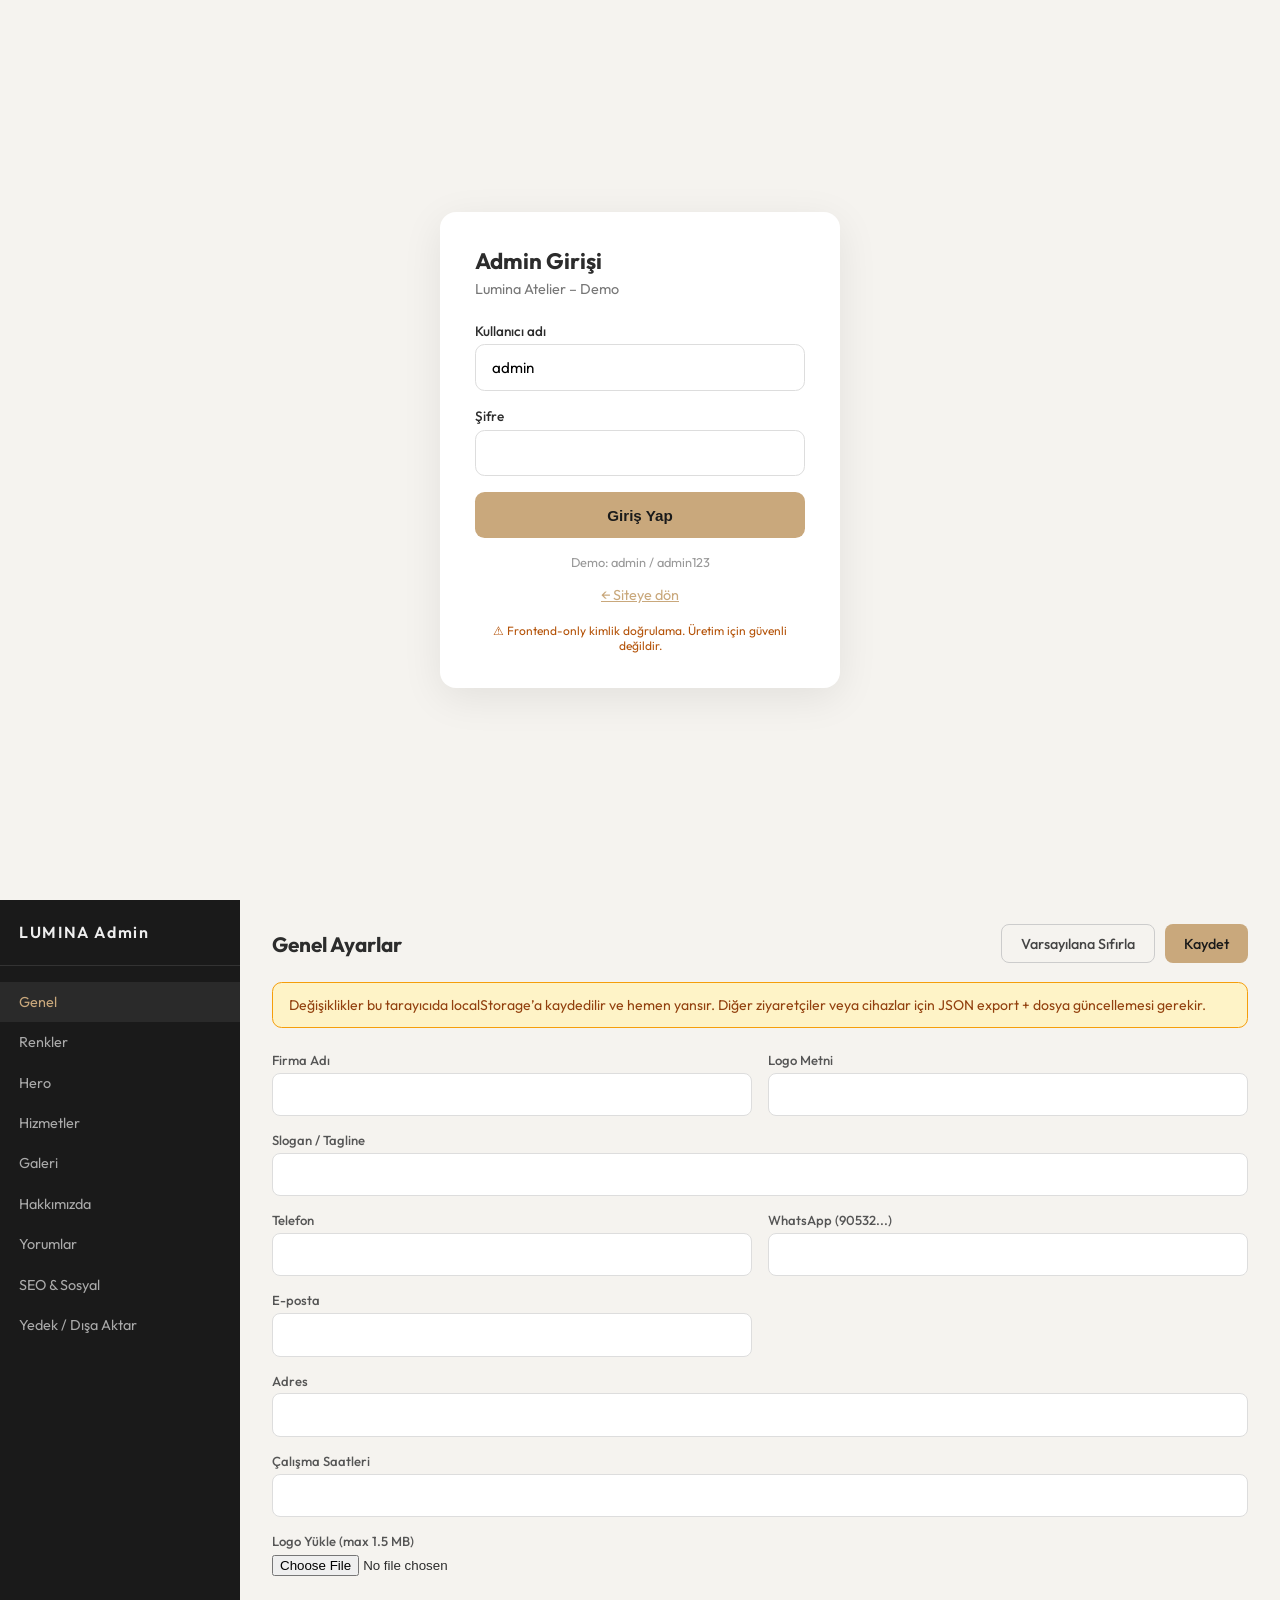
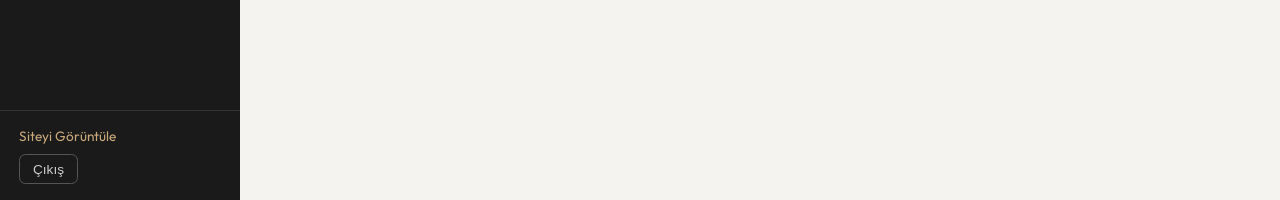
==== admin/index.html @ b6b1aa8b "Initial: Elegant luxury beauty salon + admin panel (localStorage)" ====
<!DOCTYPE html>
<html lang="tr">
<head>
  <meta charset="UTF-8">
  <meta name="viewport" content="width=device-width, initial-scale=1.0">
  <title>Admin | Lumina Atelier</title>
  <link href="https://fonts.googleapis.com/css2?family=Outfit:wght@400;500;600&display=swap" rel="stylesheet">
  <link rel="stylesheet" href="../assets/css/admin.css">
</head>
<body>
  <div id="login-screen" class="login-screen">
    <div class="login-box">
      <h1>Admin Girişi</h1>
      <p class="sub">Lumina Atelier – Demo</p>
      <div id="login-error" class="error" hidden></div>
      <form id="login-form">
        <label>Kullanıcı adı</label>
        <input type="text" id="login-user" value="admin" required>
        <label>Şifre</label>
        <input type="password" id="login-pass" required>
        <button type="submit">Giriş Yap</button>
      </form>
      <p class="hint">Demo: admin / admin123</p>
      <a href="../index.html" class="back-link">← Siteye dön</a>
      <p class="security-note">⚠ Frontend-only kimlik doğrulama. Üretim için güvenli değildir.</p>
    </div>
  </div>

  <div id="dashboard" class="dashboard" hidden>
    <aside class="sidebar">
      <div class="sidebar-brand">LUMINA Admin</div>
      <nav class="sidebar-nav">
        <button data-tab="general" class="active">Genel</button>
        <button data-tab="colors">Renkler</button>
        <button data-tab="hero">Hero</button>
        <button data-tab="services">Hizmetler</button>
        <button data-tab="gallery">Galeri</button>
        <button data-tab="about">Hakkımızda</button>
        <button data-tab="testimonials">Yorumlar</button>
        <button data-tab="seo">SEO & Sosyal</button>
        <button data-tab="backup">Yedek / Dışa Aktar</button>
      </nav>
      <div class="sidebar-footer">
        <a href="../index.html" target="_blank">Siteyi Görüntüle</a>
        <button id="btn-logout">Çıkış</button>
      </div>
    </aside>

    <main class="main">
      <header class="main-header">
        <h2 id="tab-title">Genel Ayarlar</h2>
        <div class="header-actions">
          <button id="btn-reset" class="btn-outline">Varsayılana Sıfırla</button>
          <button id="btn-save" class="btn-primary">Kaydet</button>
        </div>
      </header>

      <div class="notice">
        Değişiklikler bu tarayıcıda localStorage’a kaydedilir ve hemen yansır. Diğer ziyaretçiler veya cihazlar için JSON export + dosya güncellemesi gerekir.
      </div>

      <!-- GENERAL -->
      <section class="tab-panel active" data-panel="general">
        <div class="form-grid">
          <div class="field"><label>Firma Adı</label><input type="text" data-path="business.name"></div>
          <div class="field"><label>Logo Metni</label><input type="text" data-path="business.logoText"></div>
          <div class="field full"><label>Slogan / Tagline</label><input type="text" data-path="business.tagline"></div>
          <div class="field"><label>Telefon</label><input type="text" data-path="business.phone"></div>
          <div class="field"><label>WhatsApp (90532...)</label><input type="text" data-path="business.whatsapp"></div>
          <div class="field"><label>E-posta</label><input type="email" data-path="business.email"></div>
          <div class="field full"><label>Adres</label><input type="text" data-path="business.address"></div>
          <div class="field full"><label>Çalışma Saatleri</label><input type="text" data-path="business.hours"></div>
          <div class="field full">
            <label>Logo Yükle (max 1.5 MB)</label>
            <input type="file" id="logo-upload" accept="image/*">
            <div id="logo-preview" class="img-preview"></div>
          </div>
        </div>
      </section>

      <!-- COLORS -->
      <section class="tab-panel" data-panel="colors">
        <div class="presets">
          <button type="button" data-preset="elegant">Elegant Gold</button>
          <button type="button" data-preset="rose">Rose Champagne</button>
          <button type="button" data-preset="ivory">Pure Ivory</button>
        </div>
        <div class="form-grid colors-grid">
          <div class="field"><label>Primary</label><input type="color" data-path="colors.primary"></div>
          <div class="field"><label>Primary Dark</label><input type="color" data-path="colors.primaryDark"></div>
          <div class="field"><label>Secondary</label><input type="color" data-path="colors.secondary"></div>
          <div class="field"><label>Accent</label><input type="color" data-path="colors.accent"></div>
          <div class="field"><label>Text</label><input type="color" data-path="colors.text"></div>
          <div class="field"><label>Text Light</label><input type="color" data-path="colors.textLight"></div>
          <div class="field"><label>Background</label><input type="color" data-path="colors.bg"></div>
          <div class="field"><label>Dark</label><input type="color" data-path="colors.dark"></div>
        </div>
        <div class="live-preview" id="color-preview">
          <div class="preview-card">
            <span class="preview-label">Önizleme</span>
            <h3>Başlık Örneği</h3>
            <p>Bu metin seçilen renklerle görünür.</p>
            <button class="preview-btn">Buton</button>
          </div>
        </div>
      </section>

      <!-- HERO -->
      <section class="tab-panel" data-panel="hero">
        <div class="form-grid">
          <div class="field full"><label>Başlık</label><input type="text" data-path="hero.title"></div>
          <div class="field full"><label>Alt Yazı</label><textarea data-path="hero.subtitle" rows="3"></textarea></div>
          <div class="field"><label>Buton Metni</label><input type="text" data-path="hero.ctaText"></div>
          <div class="field"><label>Buton Linki</label><input type="text" data-path="hero.ctaLink"></div>
          <div class="field full">
            <label>Hero Görseli (URL veya yükle)</label>
            <input type="text" data-path="hero.image" placeholder="https://...">
            <input type="file" id="hero-upload" accept="image/*" style="margin-top:.5rem">
          </div>
        </div>
      </section>

      <!-- SERVICES -->
      <section class="tab-panel" data-panel="services">
        <div id="services-list"></div>
        <button type="button" id="add-service" class="btn-outline">+ Hizmet Ekle</button>
      </section>

      <!-- GALLERY -->
      <section class="tab-panel" data-panel="gallery">
        <div id="gallery-list"></div>
        <div class="field" style="margin-top:1rem">
          <label>Yeni görsel ekle (URL)</label>
          <div style="display:flex;gap:.5rem">
            <input type="text" id="new-gallery-url" placeholder="https://...">
            <button type="button" id="add-gallery" class="btn-primary">Ekle</button>
          </div>
          <input type="file" id="gallery-upload" accept="image/*" style="margin-top:.5rem">
        </div>
      </section>

      <!-- ABOUT -->
      <section class="tab-panel" data-panel="about">
        <div class="form-grid">
          <div class="field full"><label>Başlık</label><input type="text" data-path="about.title"></div>
          <div class="field full"><label>Metin</label><textarea data-path="about.text" rows="4"></textarea></div>
          <div class="field full"><label>Özellikler (her satır bir madde)</label><textarea id="about-features-text" rows="4"></textarea></div>
          <div class="field full"><label>Görsel URL</label><input type="text" data-path="about.image"></div>
        </div>
      </section>

      <!-- TESTIMONIALS -->
      <section class="tab-panel" data-panel="testimonials">
        <div id="testi-list"></div>
        <button type="button" id="add-testi" class="btn-outline">+ Yorum Ekle</button>
      </section>

      <!-- SEO -->
      <section class="tab-panel" data-panel="seo">
        <div class="form-grid">
          <div class="field full"><label>SEO Başlık</label><input type="text" data-path="seo.title"></div>
          <div class="field full"><label>SEO Açıklama</label><textarea data-path="seo.description" rows="2"></textarea></div>
          <div class="field"><label>Instagram URL</label><input type="text" data-path="business.social.instagram"></div>
          <div class="field"><label>Facebook URL</label><input type="text" data-path="business.social.facebook"></div>
          <div class="field"><label>TikTok URL</label><input type="text" data-path="business.social.tiktok"></div>
        </div>
      </section>

      <!-- BACKUP -->
      <section class="tab-panel" data-panel="backup">
        <p>Yapılandırmayı JSON olarak indir. Bu dosyayı başka bir cihazda import ederek aynı ayarları yükleyebilirsin.</p>
        <div style="display:flex;gap:1rem;margin:1.5rem 0;flex-wrap:wrap">
          <button type="button" id="btn-export" class="btn-primary">JSON Dışa Aktar</button>
          <label class="btn-outline" style="cursor:pointer">
            JSON İçe Aktar
            <input type="file" id="import-file" accept=".json" hidden>
          </label>
        </div>
        <div class="notice">
          <strong>Yayınlama notu:</strong> localStorage sadece bu tarayıcıda çalışır. Canlı site için JSON’u indirip geliştiriciye vererek defaults.js dosyasını güncellemesini isteyin veya sunucuya statik dosya olarak deploy edin.
        </div>
      </section>

      <div id="save-toast" class="toast" hidden>Kaydedildi ✓</div>
    </main>
  </div>

  <script src="../assets/js/defaults.js"></script>
  <script src="../assets/js/storage.js"></script>
  <script src="../assets/js/admin.js"></script>
</body>
</html>
---- assets/css/admin.css ----
* { box-sizing: border-box; margin: 0; padding: 0; }
body { font-family: 'Outfit', system-ui, sans-serif; background: #f5f3ef; color: #2c2c2c; min-height: 100vh; }

.login-screen {
  min-height: 100vh; display: flex; align-items: center; justify-content: center; padding: 1.5rem;
}
.login-box {
  background: #fff; border-radius: 1rem; padding: 2.2rem; width: 100%; max-width: 400px;
  box-shadow: 0 10px 40px rgba(0,0,0,.08);
}
.login-box h1 { font-size: 1.4rem; margin-bottom: .3rem; }
.sub { color: #777; font-size: .9rem; margin-bottom: 1.5rem; }
.login-box label { display: block; font-size: .85rem; font-weight: 500; margin-bottom: .3rem; }
.login-box input {
  width: 100%; padding: .8rem 1rem; border: 1px solid #ddd; border-radius: .6rem;
  margin-bottom: 1rem; font-family: inherit; font-size: .95rem;
}
.login-box button {
  width: 100%; padding: .9rem; background: #C9A87C; color: #1a1a1a; border: none;
  border-radius: .6rem; font-weight: 600; cursor: pointer; font-size: .95rem;
}
.error { background: #fee2e2; color: #991b1b; padding: .7rem; border-radius: .5rem; margin-bottom: 1rem; font-size: .9rem; }
.hint { text-align: center; font-size: .8rem; color: #999; margin-top: 1rem; }
.back-link { display: block; text-align: center; margin-top: 1rem; color: #C9A87C; font-size: .9rem; }
.security-note { font-size: .75rem; color: #b45309; margin-top: 1.2rem; text-align: center; }

.dashboard { display: flex; min-height: 100vh; }
.sidebar {
  width: 240px; background: #1a1a1a; color: #eee; display: flex; flex-direction: column; flex-shrink: 0;
}
.sidebar-brand { padding: 1.4rem 1.2rem; font-weight: 600; letter-spacing: .1em; border-bottom: 1px solid #333; }
.sidebar-nav { flex: 1; padding: 1rem 0; }
.sidebar-nav button {
  display: block; width: 100%; text-align: left; padding: .7rem 1.2rem;
  background: none; border: none; color: #aaa; font-family: inherit; font-size: .9rem; cursor: pointer;
}
.sidebar-nav button:hover, .sidebar-nav button.active { background: #2a2a2a; color: #C9A87C; }
.sidebar-footer { padding: 1rem 1.2rem; border-top: 1px solid #333; }
.sidebar-footer a { color: #C9A87C; font-size: .85rem; text-decoration: none; display: block; margin-bottom: .6rem; }
.sidebar-footer button { background: none; border: 1px solid #555; color: #ccc; padding: .4rem .8rem; border-radius: .4rem; cursor: pointer; font-size: .85rem; }

.main { flex: 1; padding: 1.5rem 2rem; overflow-y: auto; }
.main-header { display: flex; justify-content: space-between; align-items: center; margin-bottom: 1.2rem; flex-wrap: wrap; gap: .8rem; }
.main-header h2 { font-size: 1.3rem; }
.header-actions { display: flex; gap: .6rem; }
.btn-primary, .btn-outline {
  padding: .6rem 1.2rem; border-radius: .5rem; font-weight: 500; font-size: .9rem; cursor: pointer; border: none; font-family: inherit;
}
.btn-primary { background: #C9A87C; color: #1a1a1a; }
.btn-outline { background: transparent; border: 1px solid #ccc; color: #444; }

.notice {
  background: #fef3c7; border: 1px solid #f59e0b; color: #92400e;
  padding: .8rem 1rem; border-radius: .6rem; font-size: .88rem; margin-bottom: 1.5rem;
}

.tab-panel { display: none; }
.tab-panel.active { display: block; }

.form-grid { display: grid; grid-template-columns: 1fr 1fr; gap: 1rem; }
.field.full { grid-column: 1 / -1; }
.field label { display: block; font-size: .82rem; font-weight: 500; margin-bottom: .3rem; color: #555; }
.field input[type="text"], .field input[type="email"], .field input[type="color"], .field textarea, .field select {
  width: 100%; padding: .7rem .9rem; border: 1px solid #ddd; border-radius: .5rem; font-family: inherit; font-size: .92rem;
}
.field input[type="color"] { height: 42px; padding: .2rem; }
.colors-grid { grid-template-columns: repeat(auto-fit, minmax(140px, 1fr)); }

.presets { display: flex; gap: .5rem; margin-bottom: 1.2rem; flex-wrap: wrap; }
.presets button {
  padding: .45rem .9rem; border: 1px solid #ddd; border-radius: 999px; background: #fff;
  font-size: .85rem; cursor: pointer; font-family: inherit;
}
.presets button:hover { border-color: #C9A87C; }

.live-preview { margin-top: 1.5rem; }
.preview-card {
  background: var(--preview-bg, #FDFBF8); border: 1px solid #e8d5c4; border-radius: 1rem; padding: 1.5rem; max-width: 320px;
}
.preview-card h3 { color: var(--preview-text, #2c2c2c); margin: .5rem 0; }
.preview-card p { color: var(--preview-text-light, #6b6b6b); font-size: .9rem; }
.preview-btn {
  margin-top: .8rem; padding: .5rem 1.2rem; background: var(--preview-primary, #C9A87C);
  border: none; border-radius: 999px; color: #1a1a1a; font-weight: 500; cursor: default;
}
.preview-label { font-size: .75rem; text-transform: uppercase; letter-spacing: .1em; color: #999; }

.service-item, .gallery-item-admin, .testi-item {
  background: #fff; border: 1px solid #e5e5e5; border-radius: .75rem; padding: 1rem; margin-bottom: .8rem;
}
.service-item .row, .testi-item .row { display: grid; grid-template-columns: 1fr 1fr; gap: .6rem; }
.service-item .actions, .gallery-item-admin .actions, .testi-item .actions { margin-top: .6rem; display: flex; gap: .5rem; }
.service-item button, .gallery-item-admin button, .testi-item button {
  padding: .35rem .7rem; font-size: .8rem; border-radius: .4rem; border: 1px solid #ddd; background: #fff; cursor: pointer;
}
.service-item button.danger, .gallery-item-admin button.danger, .testi-item button.danger { color: #b91c1c; border-color: #fecaca; }

.img-preview img { max-height: 60px; margin-top: .5rem; border-radius: .4rem; }
.gallery-thumb { width: 80px; height: 60px; object-fit: cover; border-radius: .4rem; }

.toast {
  position: fixed; bottom: 1.5rem; right: 1.5rem; background: #166534; color: #fff;
  padding: .8rem 1.4rem; border-radius: .6rem; font-weight: 500; z-index: 100;
}

@media (max-width: 800px) {
  .dashboard { flex-direction: column; }
  .sidebar { width: 100%; }
  .sidebar-nav { display: flex; overflow-x: auto; padding: .5rem; }
  .sidebar-nav button { white-space: nowrap; }
  .form-grid { grid-template-columns: 1fr; }
  .main { padding: 1rem; }
}
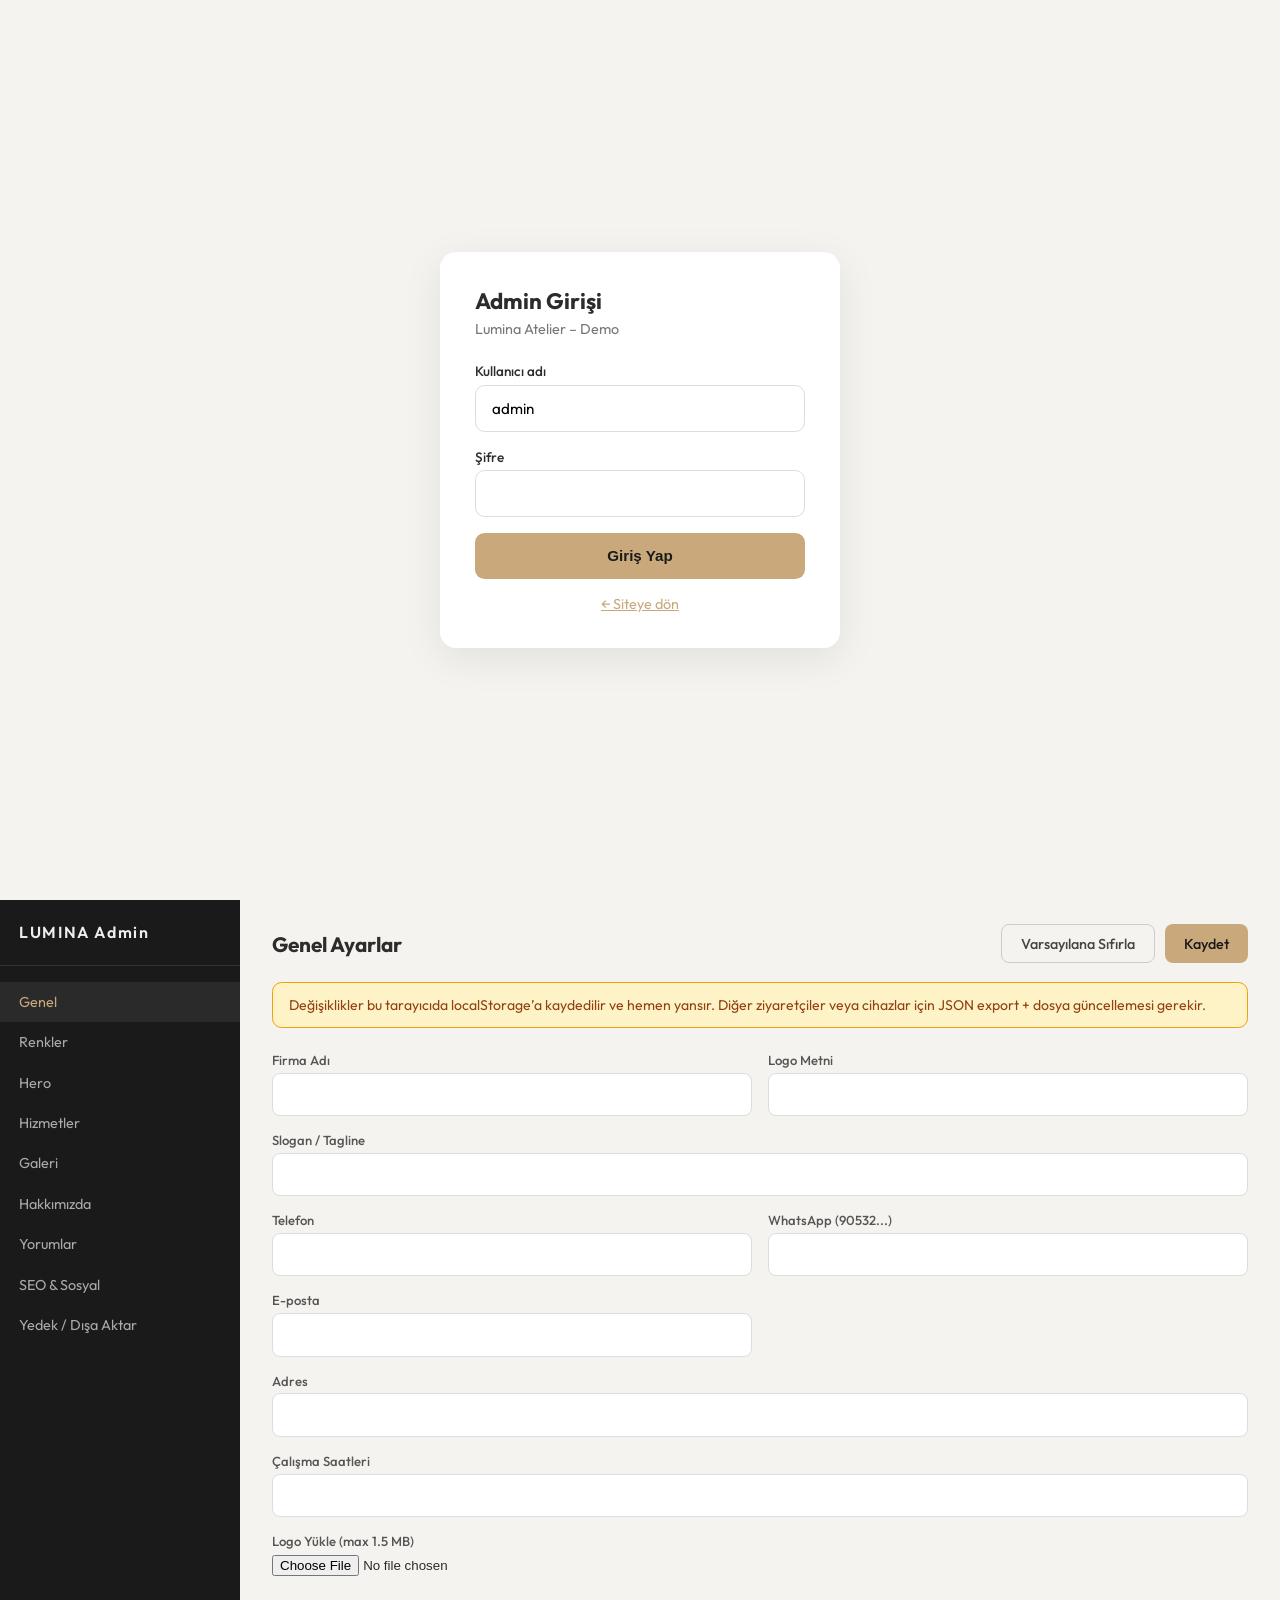
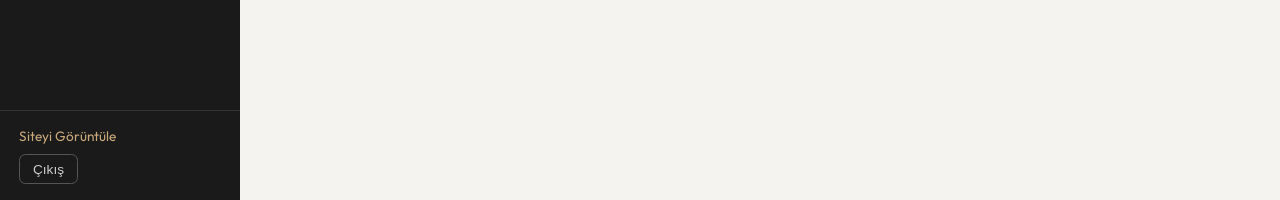
==== commit de537f59: "Update content / admin" ====
--- a/admin/index.html
+++ b/admin/index.html
@@ -20,10 +20,8 @@
         <input type="password" id="login-pass" required>
         <button type="submit">Giriş Yap</button>
       </form>
-      <p class="hint">Demo: admin / admin123</p>
       <a href="../index.html" class="back-link">← Siteye dön</a>
-      <p class="security-note">⚠ Frontend-only kimlik doğrulama. Üretim için güvenli değildir.</p>
-    </div>
+      </div>
   </div>
 
   <div id="dashboard" class="dashboard" hidden>
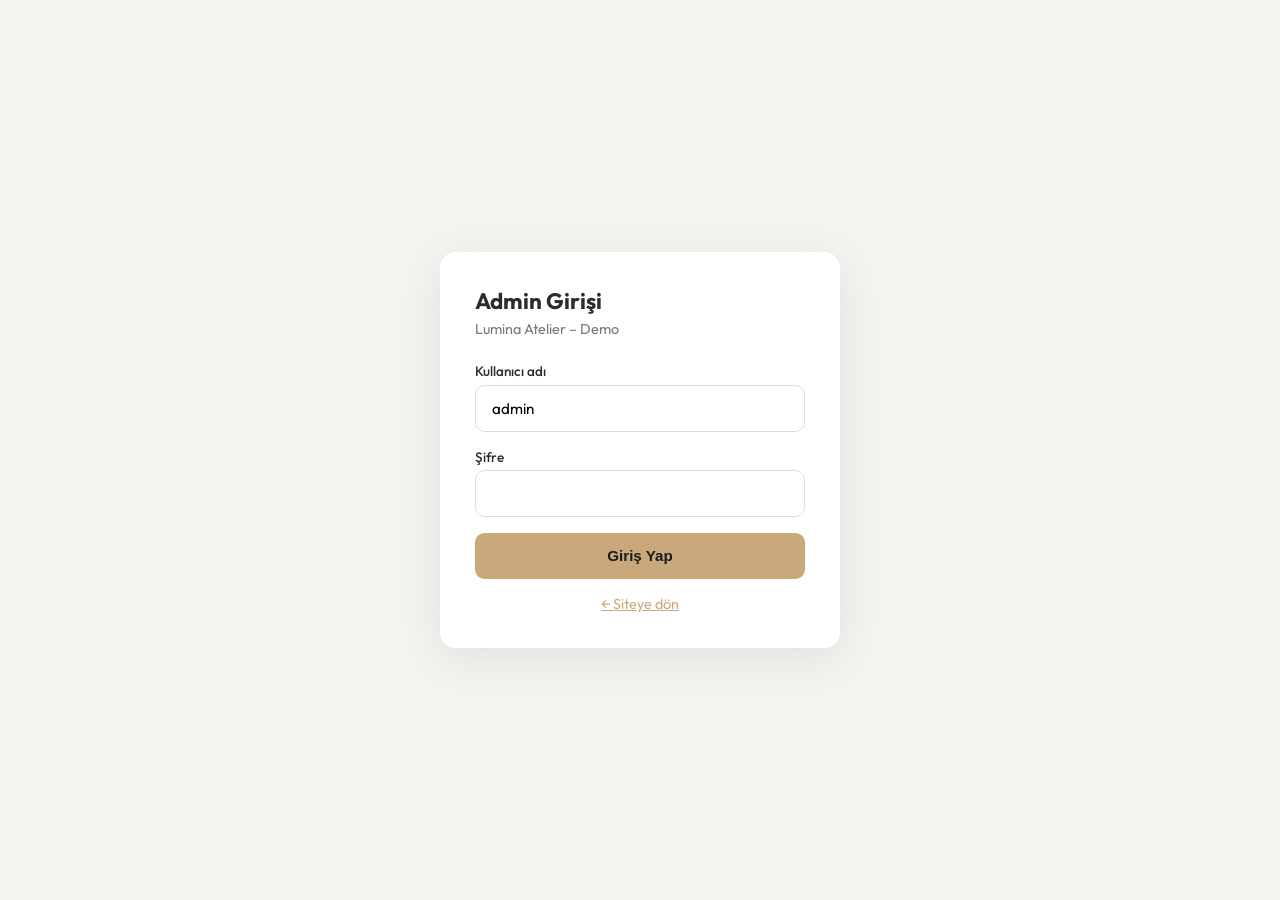
==== commit b6703d5f: "Update content / admin" ====
--- a/admin/index.html
+++ b/admin/index.html
@@ -179,7 +179,7 @@
         </div>
       </section>
 
-      <div id="save-toast" class="toast" hidden>Kaydedildi ✓</div>
+      <div id="save-toast" class="toast" hidden>Kaydedildi</div>
     </main>
   </div>
 
--- a/assets/css/admin.css
+++ b/assets/css/admin.css
@@ -1,3 +1,4 @@
+[hidden] { display: none !important; }
 * { box-sizing: border-box; margin: 0; padding: 0; }
 body { font-family: 'Outfit', system-ui, sans-serif; background: #f5f3ef; color: #2c2c2c; min-height: 100vh; }
 
@@ -24,7 +25,8 @@
 .back-link { display: block; text-align: center; margin-top: 1rem; color: #C9A87C; font-size: .9rem; }
 .security-note { font-size: .75rem; color: #b45309; margin-top: 1.2rem; text-align: center; }
 
-.dashboard { display: flex; min-height: 100vh; }
+.dashboard { display: none; min-height: 100vh; }
+.dashboard.is-open, .dashboard:not([hidden]) { display: flex; }
 .sidebar {
   width: 240px; background: #1a1a1a; color: #eee; display: flex; flex-direction: column; flex-shrink: 0;
 }
